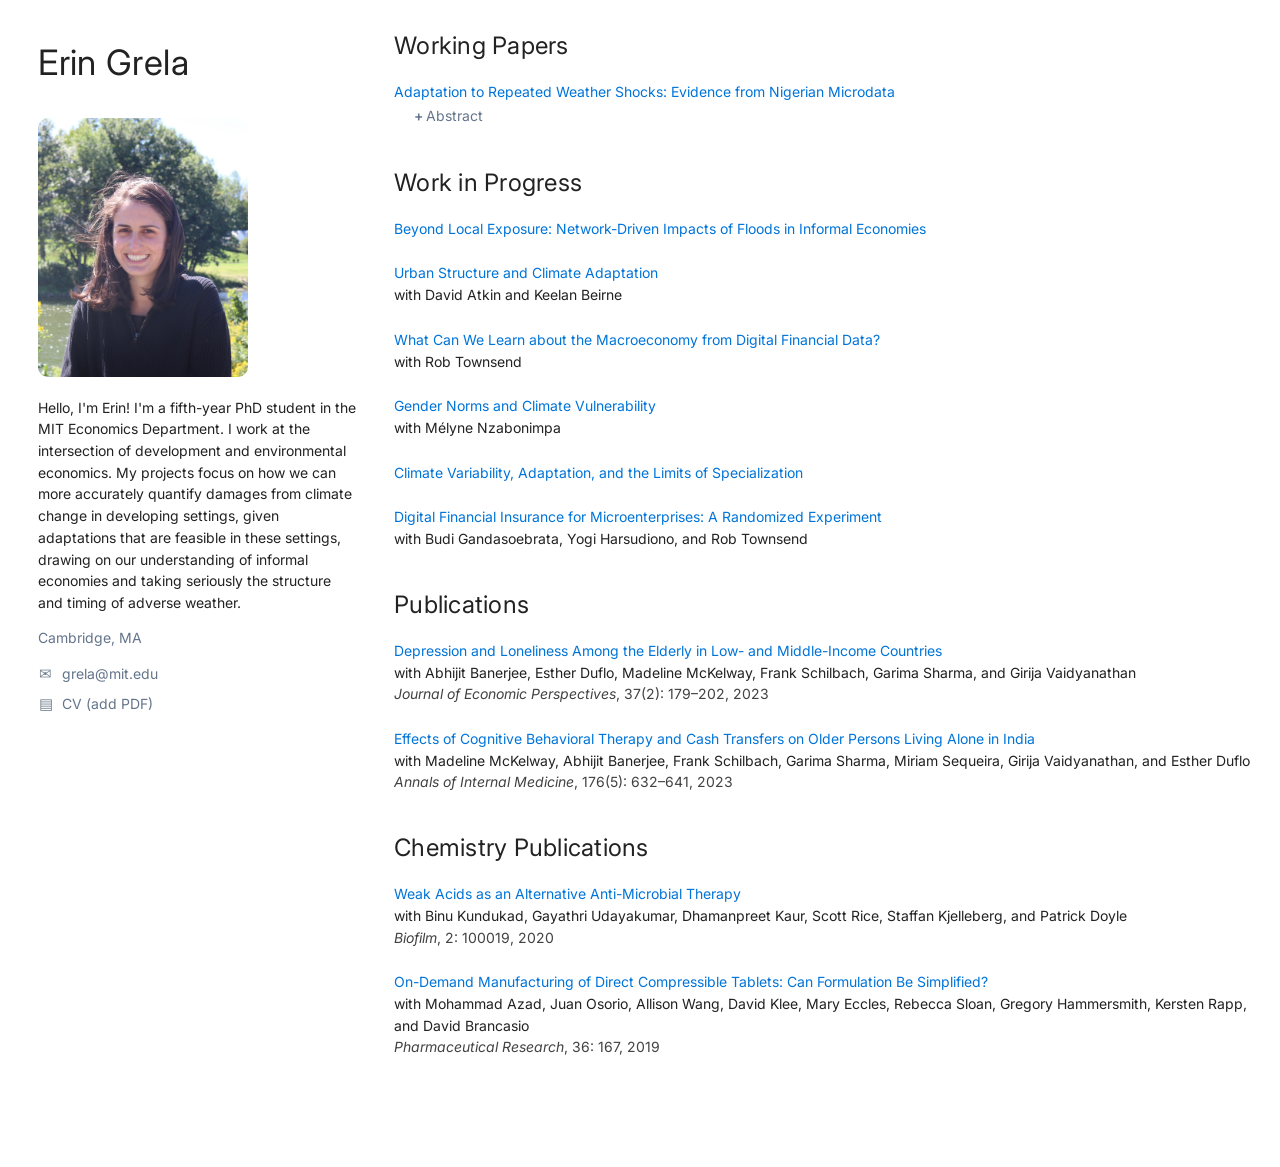
==== index.html @ e7f55fe8 "Add files via upload" ====
<!doctype html>
<html lang="en">
<head>
  <meta charset="utf-8">
  <meta name="viewport" content="width=device-width, initial-scale=1">
  <meta name="description" content="Erin Grela is an economics PhD student at MIT working in development and environmental economics.">
  <title>Erin Grela · Economics</title>
  <link rel="icon" href="assets/favicon.svg?v=2" type="image/svg+xml">
  <link rel="preconnect" href="https://fonts.googleapis.com">
  <link rel="preconnect" href="https://fonts.gstatic.com" crossorigin>
  <link href="https://fonts.googleapis.com/css2?family=Inter:wght@400;500;600&display=swap" rel="stylesheet">
  <link rel="stylesheet" href="styles.css">
</head>
<body>
  <a href="#research" class="skip-link">Skip to research</a>
  <div class="site-layout">
    <aside class="sidebar" aria-label="About me">
      <h1>Erin Grela</h1>
      <!-- Keep your existing headshot file path. -->
      <img class="headshot" src="assets/headshot" width="210" height="230" alt="Headshot">
      <p>Hello, I'm Erin! I'm a fifth-year PhD student in the MIT Economics Department. I work at the intersection of development and environmental economics. My projects focus on how we can more accurately quantify damages from climate change in developing settings, given adaptations that are feasible in these settings, drawing on our understanding of informal economies and taking seriously the structure and timing of adverse weather. </p>
      <p class="location">Cambridge, MA</p>
      <div class="profile-links" aria-label="Contact and profiles">
        <a href="mailto:grela@mit.edu"><span aria-hidden="true">✉</span> grela@mit.edu</a>
        <!-- Make this a link after adding your real CV PDF. -->
        <span class="pending-link"><span aria-hidden="true">▤</span> CV (add PDF)</span>
      </div>
    </aside>
    <main class="research" id="research">

      <section aria-labelledby="working-papers">
        <h2 id="working-papers">Working Papers</h2>
        <article class="paper">
          <!-- Upload the paper PDF to files/adaptation-to-repeated-weather-shocks.pdf to activate this link. -->
          <p class="paper-title"><a href="files/adaptation-to-repeated-weather-shocks.pdf" target="_blank" rel="noopener noreferrer">Adaptation to Repeated Weather Shocks: Evidence from Nigerian Microdata</a></p>
          <details>
            <summary>Abstract</summary>
            <!-- Replace the text below using the current working-paper PDF when provided. -->
            <p>Abstract to be added from the current working-paper draft.</p>
          </details>
        </article>
      </section>

      <section aria-labelledby="work-in-progress">
        <h2 id="work-in-progress">Work in Progress</h2>
        <article class="paper">
          <p class="paper-title">Beyond Local Exposure: Network-Driven Impacts of Floods in Informal Economies</p>
        </article>
        <article class="paper">
          <p class="paper-title">Urban Structure and Climate Adaptation</p>
          <p class="paper-authors">with David Atkin and Keelan Beirne</p>
        </article>
        <article class="paper">
          <p class="paper-title">What Can We Learn about the Macroeconomy from Digital Financial Data?</p>
          <p class="paper-authors">with Rob Townsend</p>
        </article>
        <article class="paper">
          <p class="paper-title">Gender Norms and Climate Vulnerability</p>
          <p class="paper-authors">with Mélyne Nzabonimpa</p>
        </article>
        <article class="paper">
          <p class="paper-title">Climate Variability, Adaptation, and the Limits of Specialization</p>
        </article>
        <article class="paper">
          <p class="paper-title">Digital Financial Insurance for Microenterprises: A Randomized Experiment</p>
          <p class="paper-authors">with Budi Gandasoebrata, Yogi Harsudiono, and Rob Townsend</p>
        </article>
      </section>

      <section aria-labelledby="publications">
        <h2 id="publications">Publications</h2>
        <article class="paper">
          <p class="paper-title"><a href="https://doi.org/10.1257/jep.37.2.179" target="_blank" rel="noopener noreferrer">Depression and Loneliness Among the Elderly in Low- and Middle-Income Countries</a></p>
          <p class="paper-authors">with Abhijit Banerjee, Esther Duflo, Madeline McKelway, Frank Schilbach, Garima Sharma, and Girija Vaidyanathan</p>
          <p class="paper-status"><em>Journal of Economic Perspectives</em>, 37(2): 179–202, 2023</p>
        </article>
        <article class="paper">
          <p class="paper-title"><a href="https://doi.org/10.7326/M22-2496" target="_blank" rel="noopener noreferrer">Effects of Cognitive Behavioral Therapy and Cash Transfers on Older Persons Living Alone in India</a></p>
          <p class="paper-authors">with Madeline McKelway, Abhijit Banerjee, Frank Schilbach, Garima Sharma, Miriam Sequeira, Girija Vaidyanathan, and Esther Duflo</p>
          <p class="paper-status"><em>Annals of Internal Medicine</em>, 176(5): 632–641, 2023</p>
        </article>
      </section>

      <section aria-labelledby="chemistry-publications">
        <h2 id="chemistry-publications">Chemistry Publications</h2>
        <article class="paper">
          <p class="paper-title"><a href="https://doi.org/10.1016/j.bioflm.2020.100019" target="_blank" rel="noopener noreferrer">Weak Acids as an Alternative Anti-Microbial Therapy</a></p>
          <p class="paper-authors">with Binu Kundukad, Gayathri Udayakumar, Dhamanpreet Kaur, Scott Rice, Staffan Kjelleberg, and Patrick Doyle</p>
          <p class="paper-status"><em>Biofilm</em>, 2: 100019, 2020</p>
        </article>
        <article class="paper">
          <p class="paper-title"><a href="https://doi.org/10.1007/s11095-019-2716-2" target="_blank" rel="noopener noreferrer">On-Demand Manufacturing of Direct Compressible Tablets: Can Formulation Be Simplified?</a></p>
          <p class="paper-authors">with Mohammad Azad, Juan Osorio, Allison Wang, David Klee, Mary Eccles, Rebecca Sloan, Gregory Hammersmith, Kersten Rapp, and David Brancasio</p>
          <p class="paper-status"><em>Pharmaceutical Research</em>, 36: 167, 2019</p>
        </article>
      </section>
    </main>
  </div>
</body>
</html>
---- styles.css ----
/* Closely follows James's clean left-profile / right-research layout,
   intentionally without horizontal divider rules. Independent static site. */
:root { --ink:#222; --muted:#64748b; --link:#0074d9; --bg:#fff; }
* { box-sizing:border-box; }
html { scroll-behavior:smooth; }
body { margin:0; background:var(--bg); color:var(--ink); font:400 14px/1.55 Inter,Arial,Helvetica,sans-serif; -webkit-font-smoothing:antialiased; }
.site-layout { margin:0 2%; }
a { color:var(--link); text-decoration:none; }
a:hover { color:var(--link); text-decoration:underline; text-underline-offset:2px; }
a:focus-visible, summary:focus-visible { outline:2px solid var(--link); outline-offset:3px; }
h1,h2 { font-family:inherit; font-weight:400; letter-spacing:.01em; }
h1 { font-size:35px; line-height:1.25; margin:28px 0 33px; }
h2 { font-size:24px; line-height:1.3; margin:0 0 20px; }
p { margin:0 0 13px; }
.sidebar { width:100%; }
.headshot { width:182px; height:auto; max-height:270px; object-fit:cover; display:block; border-radius:10px; margin:0 0 20px; }
.location,.pending-link,.profile-links a { color:var(--muted); }
.profile-links { display:flex; flex-direction:column; align-items:flex-start; gap:4px; margin-top:6px; }
.profile-links a,.pending-link { display:inline-flex; gap:9px; align-items:center; line-height:1.7; }
.profile-links a span,.pending-link span { color:#738090; font-size:15px; width:15px; text-align:center; }
.profile-links a:hover { color:var(--link); }
.research { min-width:0; padding:0 0 65px; }
.research section { margin:0 0 39px; }
.paper { margin:0 0 23px; }
.paper-title,.paper-authors,.paper-status { margin:0; }
.paper-title { color:var(--link); }
/* A working title or placeholder is intentionally styled as unobtrusive metadata. */
.example-marker { color:#87909a; font-size:12px; }
.paper-authors { color:var(--ink); }
.paper-status { color:#424242; }
.paper details { margin:1px 0 0 20px; }
.paper summary { list-style:none; cursor:pointer; color:var(--muted); padding:1px 0; display:table; }
.paper summary::-webkit-details-marker { display:none; }
.paper summary::before { content:'+'; display:inline-block; width:12px; font-weight:600; }
.paper details[open] summary::before { content:'−'; }
.paper summary:hover { color:var(--link); }
.paper details p { margin:5px 0 8px 0; max-width:720px; line-height:1.65; color:#333; }
/* Deliberately NO borders or <hr> elements between sections or papers. */
.skip-link { position:absolute; top:-100px; left:12px; background:white; padding:8px 12px; z-index:10; }
.skip-link:focus { top:10px; }

@media (min-width:1000px) {
  .sidebar {
    position: fixed;
    top: 0;
    width: 25%;
    max-width: 380px;
    min-width: 200px;
    margin: 1%;
  }

  .headshot { width: 210px; }

  .research {
    width: 70%;
    margin: 0;
    padding: 30px 0 70px;
    float: right;
  }

  .research:after {
    content: '';
    display: table;
    clear: both;
  }
}

@media (max-width:999px) {
  .site-layout { max-width:730px; margin:auto; padding:0 24px; }
  .sidebar { padding-bottom:40px; }
  .research { padding-top:8px; }
  h1 { margin-top:28px; }
}
@media (max-width:560px) {
  .site-layout { padding:0 20px; }
  h1 { font-size:32px; margin-bottom:24px; }
  h2 { font-size:23px; }
  .headshot { width:160px; }
  .research section { margin-bottom:34px; }
}
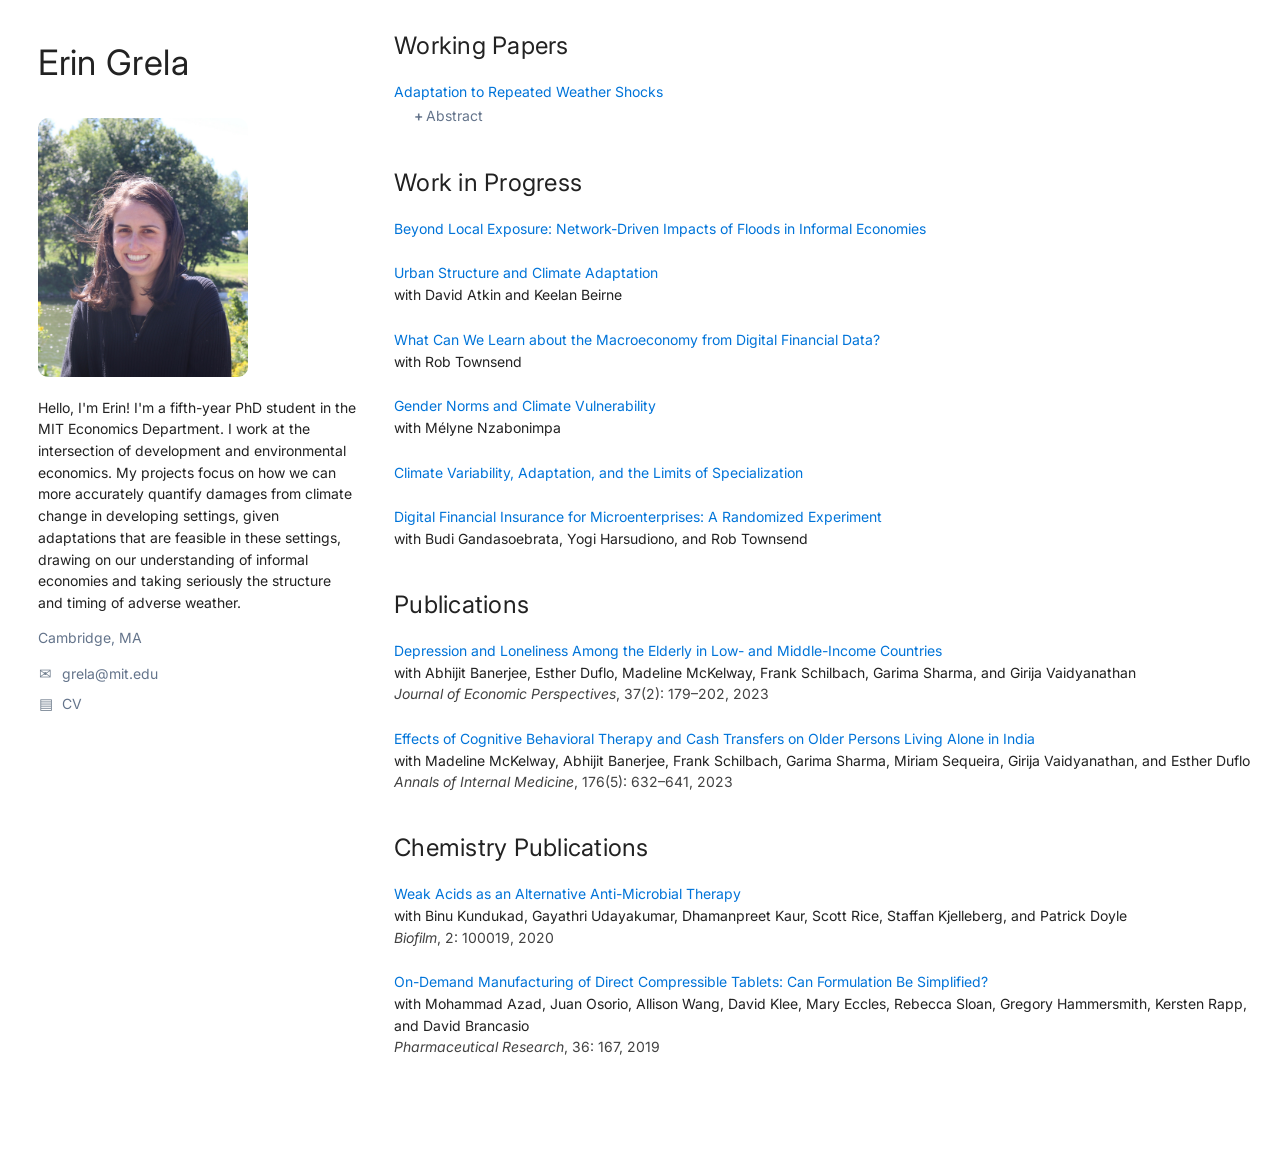
==== commit b19f360d: "Update index.html" ====
--- a/index.html
+++ b/index.html
@@ -23,7 +23,7 @@
       <div class="profile-links" aria-label="Contact and profiles">
         <a href="mailto:grela@mit.edu"><span aria-hidden="true">✉</span> grela@mit.edu</a>
         <!-- Make this a link after adding your real CV PDF. -->
-        <span class="pending-link"><span aria-hidden="true">▤</span> CV (add PDF)</span>
+        <a href="cv.pdf" target="_blank"><span aria-hidden="true">▤</span> CV</a>
       </div>
     </aside>
     <main class="research" id="research">
@@ -32,7 +32,7 @@
         <h2 id="working-papers">Working Papers</h2>
         <article class="paper">
           <!-- Upload the paper PDF to files/adaptation-to-repeated-weather-shocks.pdf to activate this link. -->
-          <p class="paper-title"><a href="files/adaptation-to-repeated-weather-shocks.pdf" target="_blank" rel="noopener noreferrer">Adaptation to Repeated Weather Shocks: Evidence from Nigerian Microdata</a></p>
+          <p class="paper-title"><a href="files/assets/repeat_floods_wp.pdf" target="_blank" rel="noopener noreferrer">Adaptation to Repeated Weather Shocks</a></p>
           <details>
             <summary>Abstract</summary>
             <!-- Replace the text below using the current working-paper PDF when provided. -->
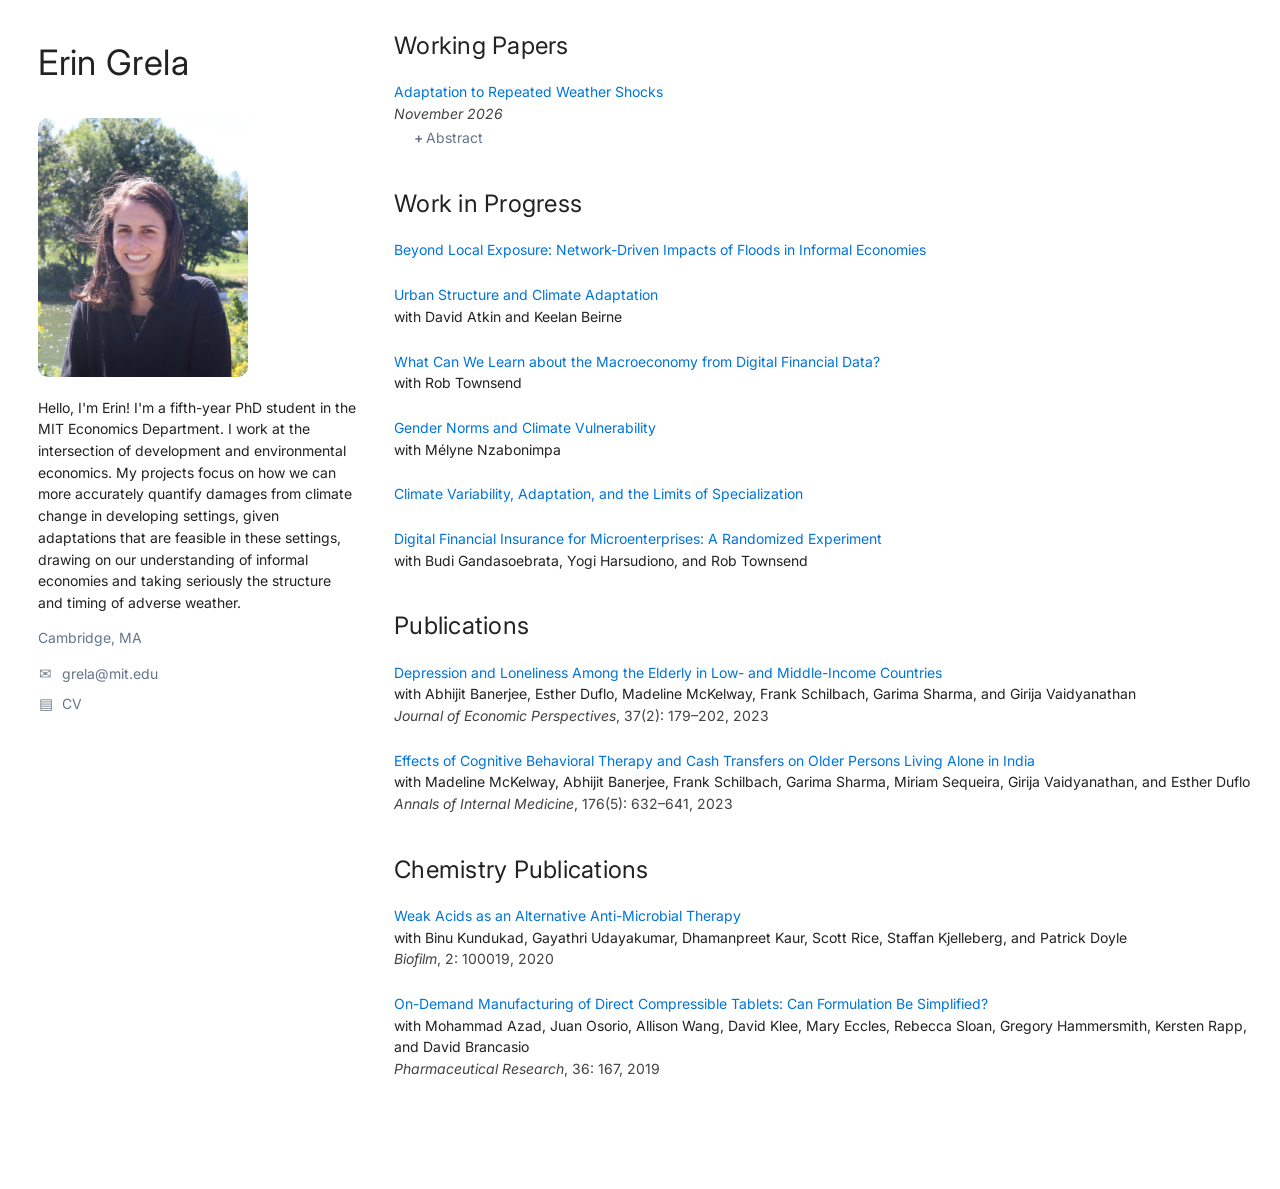
==== commit 448fdf2d: "Update index.html" ====
--- a/index.html
+++ b/index.html
@@ -23,7 +23,7 @@
       <div class="profile-links" aria-label="Contact and profiles">
         <a href="mailto:grela@mit.edu"><span aria-hidden="true">✉</span> grela@mit.edu</a>
         <!-- Make this a link after adding your real CV PDF. -->
-        <a href="cv.pdf" target="_blank"><span aria-hidden="true">▤</span> CV</a>
+        <a href="assets/cv.pdf" target="_blank"><span aria-hidden="true">▤</span> CV</a>
       </div>
     </aside>
     <main class="research" id="research">
@@ -32,11 +32,23 @@
         <h2 id="working-papers">Working Papers</h2>
         <article class="paper">
           <!-- Upload the paper PDF to files/adaptation-to-repeated-weather-shocks.pdf to activate this link. -->
-          <p class="paper-title"><a href="files/assets/repeat_floods_wp.pdf" target="_blank" rel="noopener noreferrer">Adaptation to Repeated Weather Shocks</a></p>
+          <p class="paper-title"><a href="assets/repeat_floods_wp.pdf" target="_blank" rel="noopener noreferrer">Adaptation to Repeated Weather Shocks</a></p>
+          <p class="paper-status"><em>November 2026</em></p>
           <details>
             <summary>Abstract</summary>
             <!-- Replace the text below using the current working-paper PDF when provided. -->
-            <p>Abstract to be added from the current working-paper draft.</p>
+            <p>Climate change is making extreme weather more frequent, which means that households are increasingly likely to experience new shocks before they have fully recovered from
+prior ones. Whether prior exposure increases resilience through learning and
+adaptation or reduces it by depleting resources is
+theoretically ambiguous. I study this question using five waves of LSMS panel data on
+rural households in Nigeria from 2010 to 2024, linking to daily 250-meter
+satellite maps of flooding. I estimate how the effects of a flood change
+when it follows another flood. I organize responses with a model in which a recent flood changes which adaptive measures a household thinks are worth taking, while simultaneously drawing down a household's capacity to finance such adaptations. Substantial adjustments that follow single floods, such as migration, are less likely to
+recur when that flood is a repeat flood. Households instead shift towards
+lower upfront-cost coping: they enter subsistence farming, close businesses, and sell assets. These changes are mediated by a household's ex-ante resilience. Among the least resilient
+households, the costliest actions are taken: the share of children not in school rises by 12.5 percentage points following a repeat flood. At the same time, flood-specific agricultural adaptation rises after a repeat flood among more resilient households. To further test the implications of this framework, I show that a prior hot season
+produces the same shift toward low upfront-cost coping but no flood-specific adaptation. Finally, I present evidence in line with the cross-sectional literature, showing that households that often experience flooding are less damaged by a given flood. However, even for these households, repeat floods are additionally costly to cope with. Taken together, it seem that the sequence of shocks is important for determining the adaptation response to shocks. In particular, in subsistence settings, prior shocks may narrow the coping mechanisms available to
+households, shifting coping towards low-cash, in-place responses and, in extreme cases, temporary disinvestment in human capital.</p>
           </details>
         </article>
       </section>
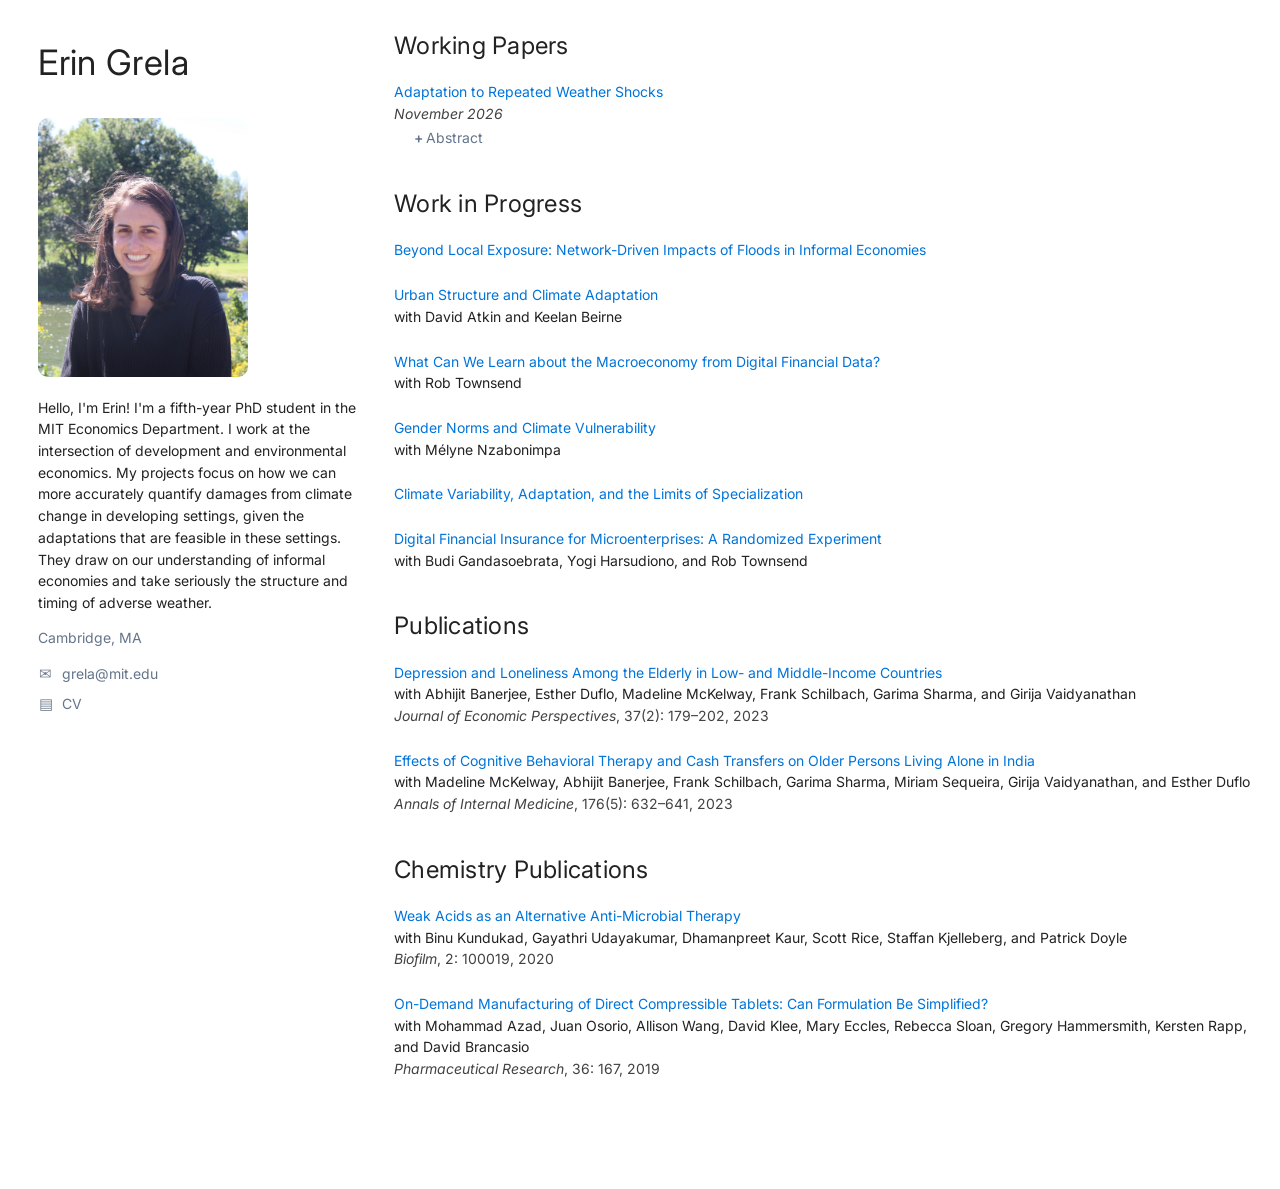
==== commit ab796676: "Update index.html" ====
--- a/index.html
+++ b/index.html
@@ -18,7 +18,7 @@
       <h1>Erin Grela</h1>
       <!-- Keep your existing headshot file path. -->
       <img class="headshot" src="assets/headshot" width="210" height="230" alt="Headshot">
-      <p>Hello, I'm Erin! I'm a fifth-year PhD student in the MIT Economics Department. I work at the intersection of development and environmental economics. My projects focus on how we can more accurately quantify damages from climate change in developing settings, given adaptations that are feasible in these settings, drawing on our understanding of informal economies and taking seriously the structure and timing of adverse weather. </p>
+      <p>Hello, I'm Erin! I'm a fifth-year PhD student in the MIT Economics Department. I work at the intersection of development and environmental economics. My projects focus on how we can more accurately quantify damages from climate change in developing settings, given the adaptations that are feasible in these settings. They draw on our understanding of informal economies and take seriously the structure and timing of adverse weather. </p>
       <p class="location">Cambridge, MA</p>
       <div class="profile-links" aria-label="Contact and profiles">
         <a href="mailto:grela@mit.edu"><span aria-hidden="true">✉</span> grela@mit.edu</a>
--- a/styles.css
+++ b/styles.css
@@ -24,6 +24,9 @@
 .paper { margin:0 0 23px; }
 .paper-title,.paper-authors,.paper-status { margin:0; }
 .paper-title { color:var(--link); }
+#work-in-progress .paper-title {
+  color: var(--ink);
+}
 /* A working title or placeholder is intentionally styled as unobtrusive metadata. */
 .example-marker { color:#87909a; font-size:12px; }
 .paper-authors { color:var(--ink); }
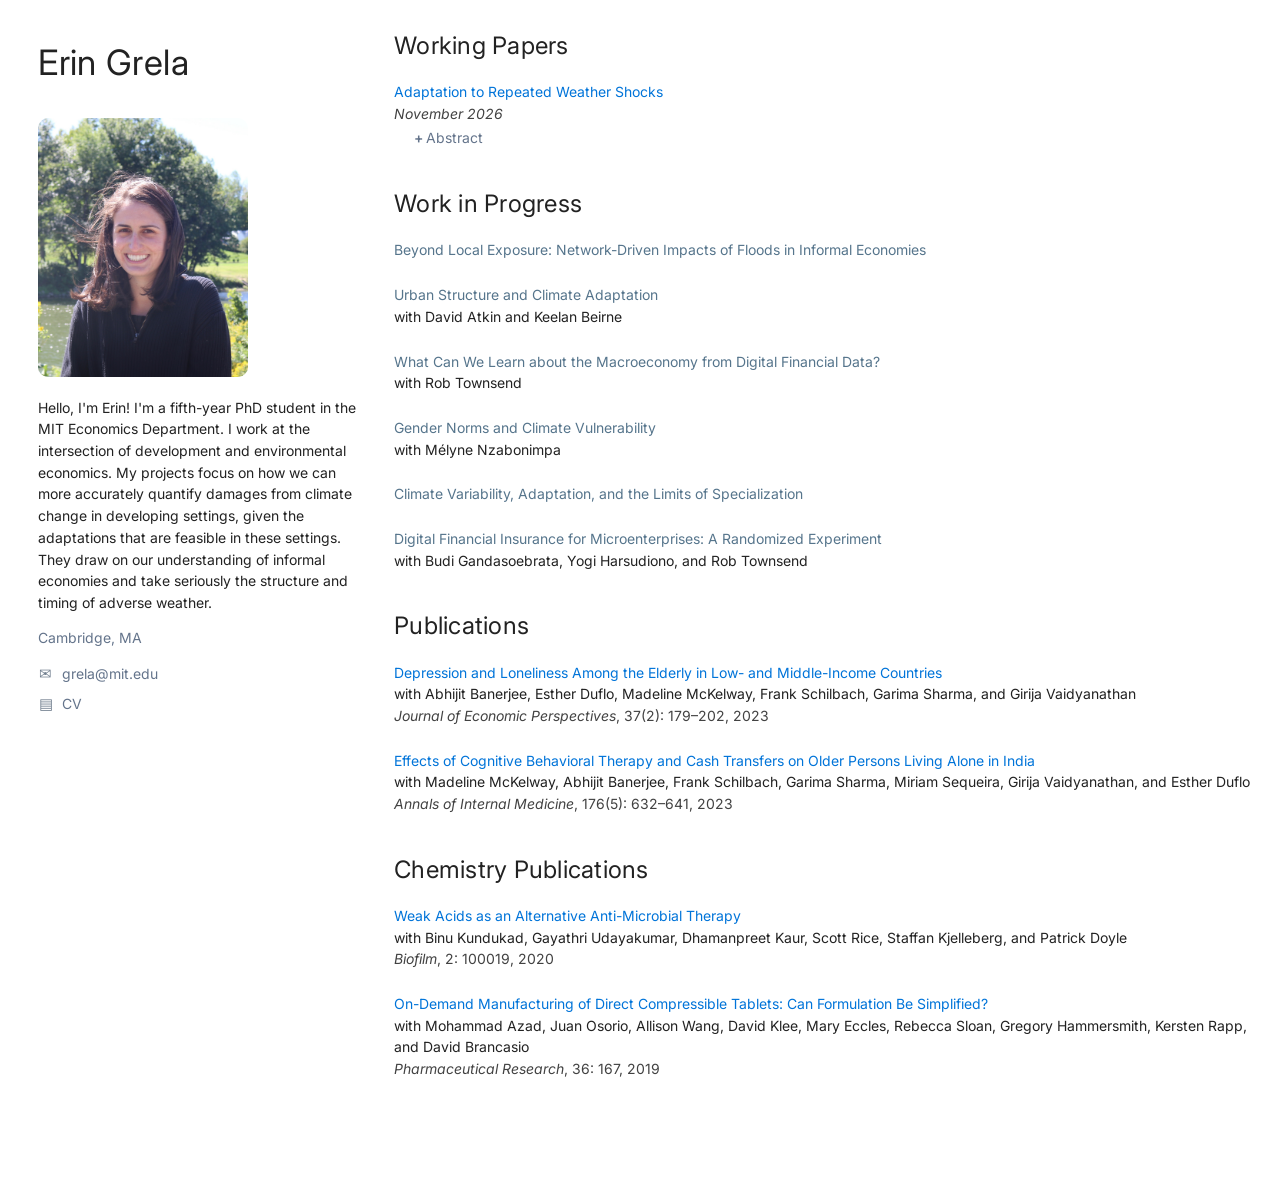
==== commit 17a0a9f2: "Update index.html" ====
--- a/index.html
+++ b/index.html
@@ -47,8 +47,7 @@
 recur when that flood is a repeat flood. Households instead shift towards
 lower upfront-cost coping: they enter subsistence farming, close businesses, and sell assets. These changes are mediated by a household's ex-ante resilience. Among the least resilient
 households, the costliest actions are taken: the share of children not in school rises by 12.5 percentage points following a repeat flood. At the same time, flood-specific agricultural adaptation rises after a repeat flood among more resilient households. To further test the implications of this framework, I show that a prior hot season
-produces the same shift toward low upfront-cost coping but no flood-specific adaptation. Finally, I present evidence in line with the cross-sectional literature, showing that households that often experience flooding are less damaged by a given flood. However, even for these households, repeat floods are additionally costly to cope with. Taken together, it seem that the sequence of shocks is important for determining the adaptation response to shocks. In particular, in subsistence settings, prior shocks may narrow the coping mechanisms available to
-households, shifting coping towards low-cash, in-place responses and, in extreme cases, temporary disinvestment in human capital.</p>
+produces the same shift toward low upfront-cost coping but no flood-specific adaptation. Finally, I present evidence in line with the cross-sectional literature, showing that households that often experience flooding are less damaged by a given flood. However, even for these households, repeat floods are additionally costly to cope with.</p>
           </details>
         </article>
       </section>
--- a/styles.css
+++ b/styles.css
@@ -1,5 +1,3 @@
-/* Closely follows James's clean left-profile / right-research layout,
-   intentionally without horizontal divider rules. Independent static site. */
 :root { --ink:#222; --muted:#64748b; --link:#0074d9; --bg:#fff; }
 * { box-sizing:border-box; }
 html { scroll-behavior:smooth; }
@@ -24,8 +22,11 @@
 .paper { margin:0 0 23px; }
 .paper-title,.paper-authors,.paper-status { margin:0; }
 .paper-title { color:var(--link); }
-#work-in-progress .paper-title {
-  color: var(--ink);
+section[aria-labelledby="work-in-progress"] .paper-title,
+section[aria-labelledby="work-in-progress"] .paper-title a {
+  color: #56758C;
+  text-decoration: none;
+  cursor: default;
 }
 /* A working title or placeholder is intentionally styled as unobtrusive metadata. */
 .example-marker { color:#87909a; font-size:12px; }
